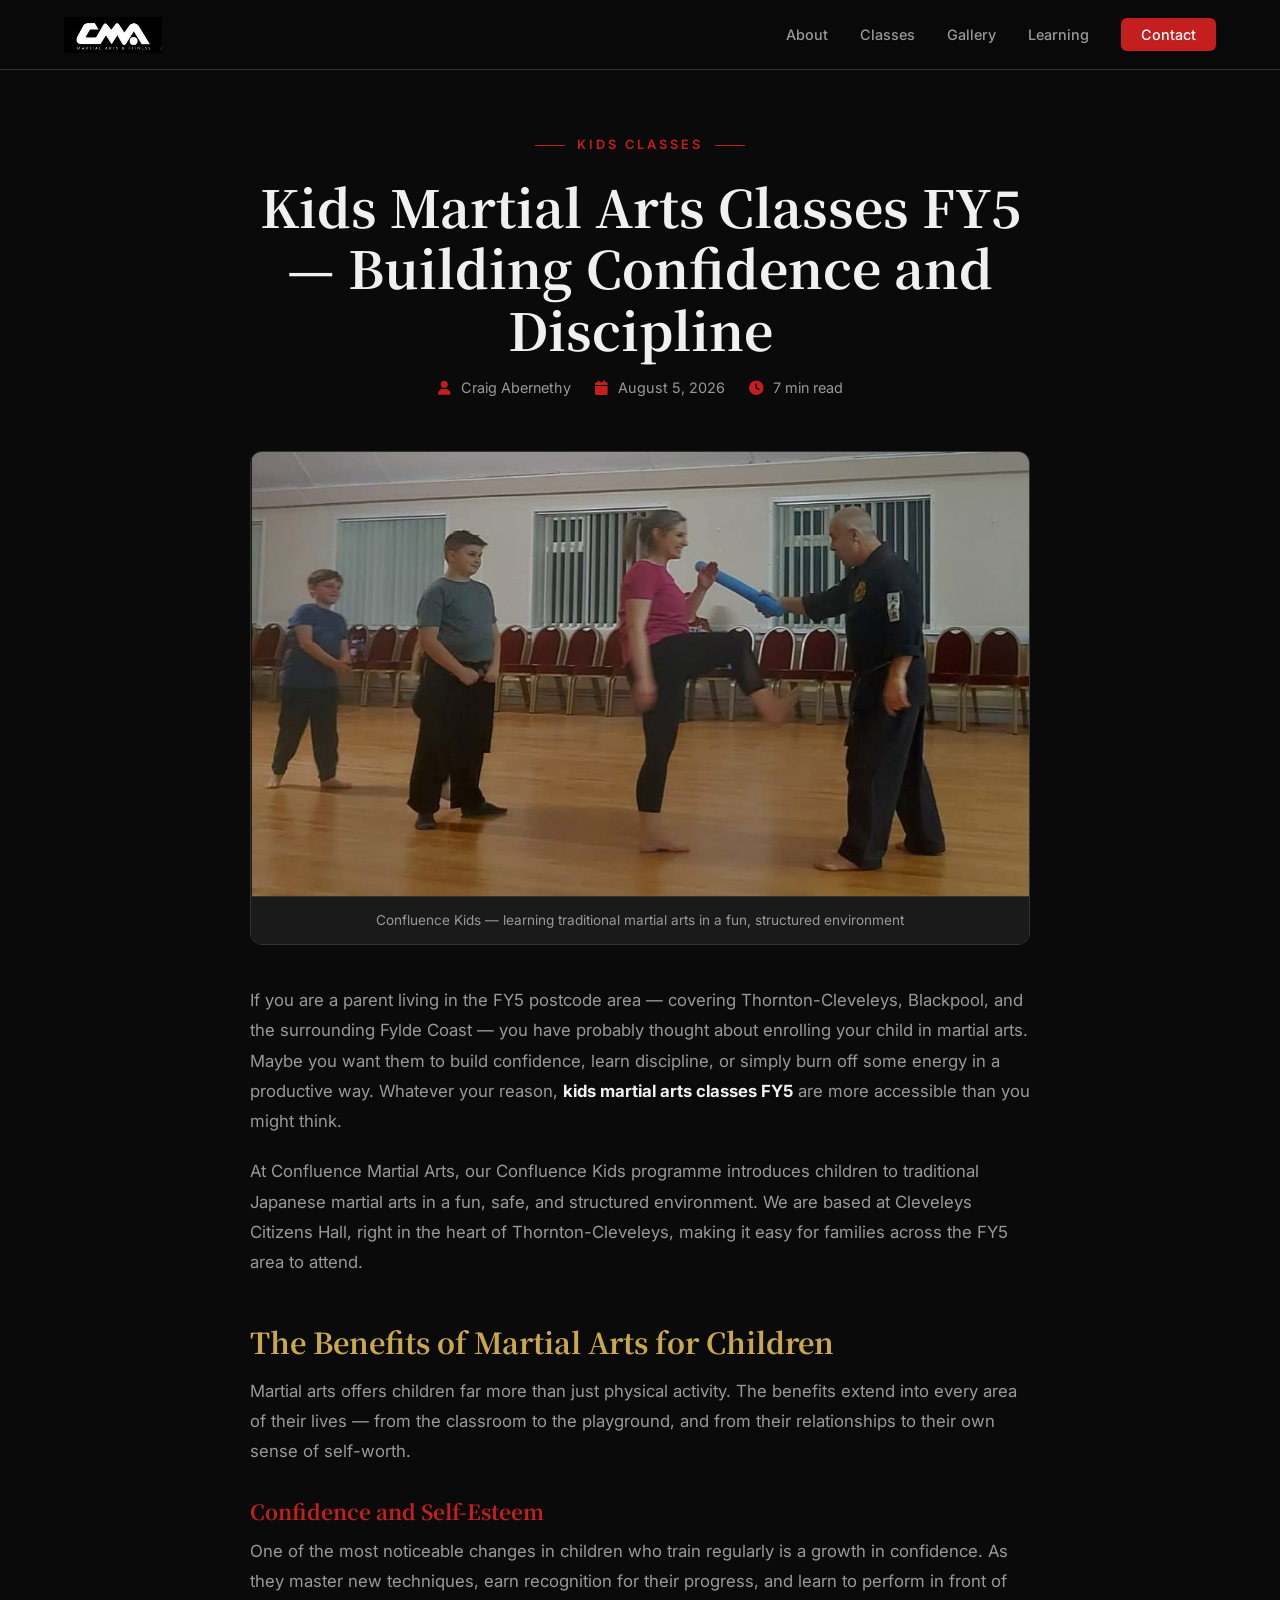
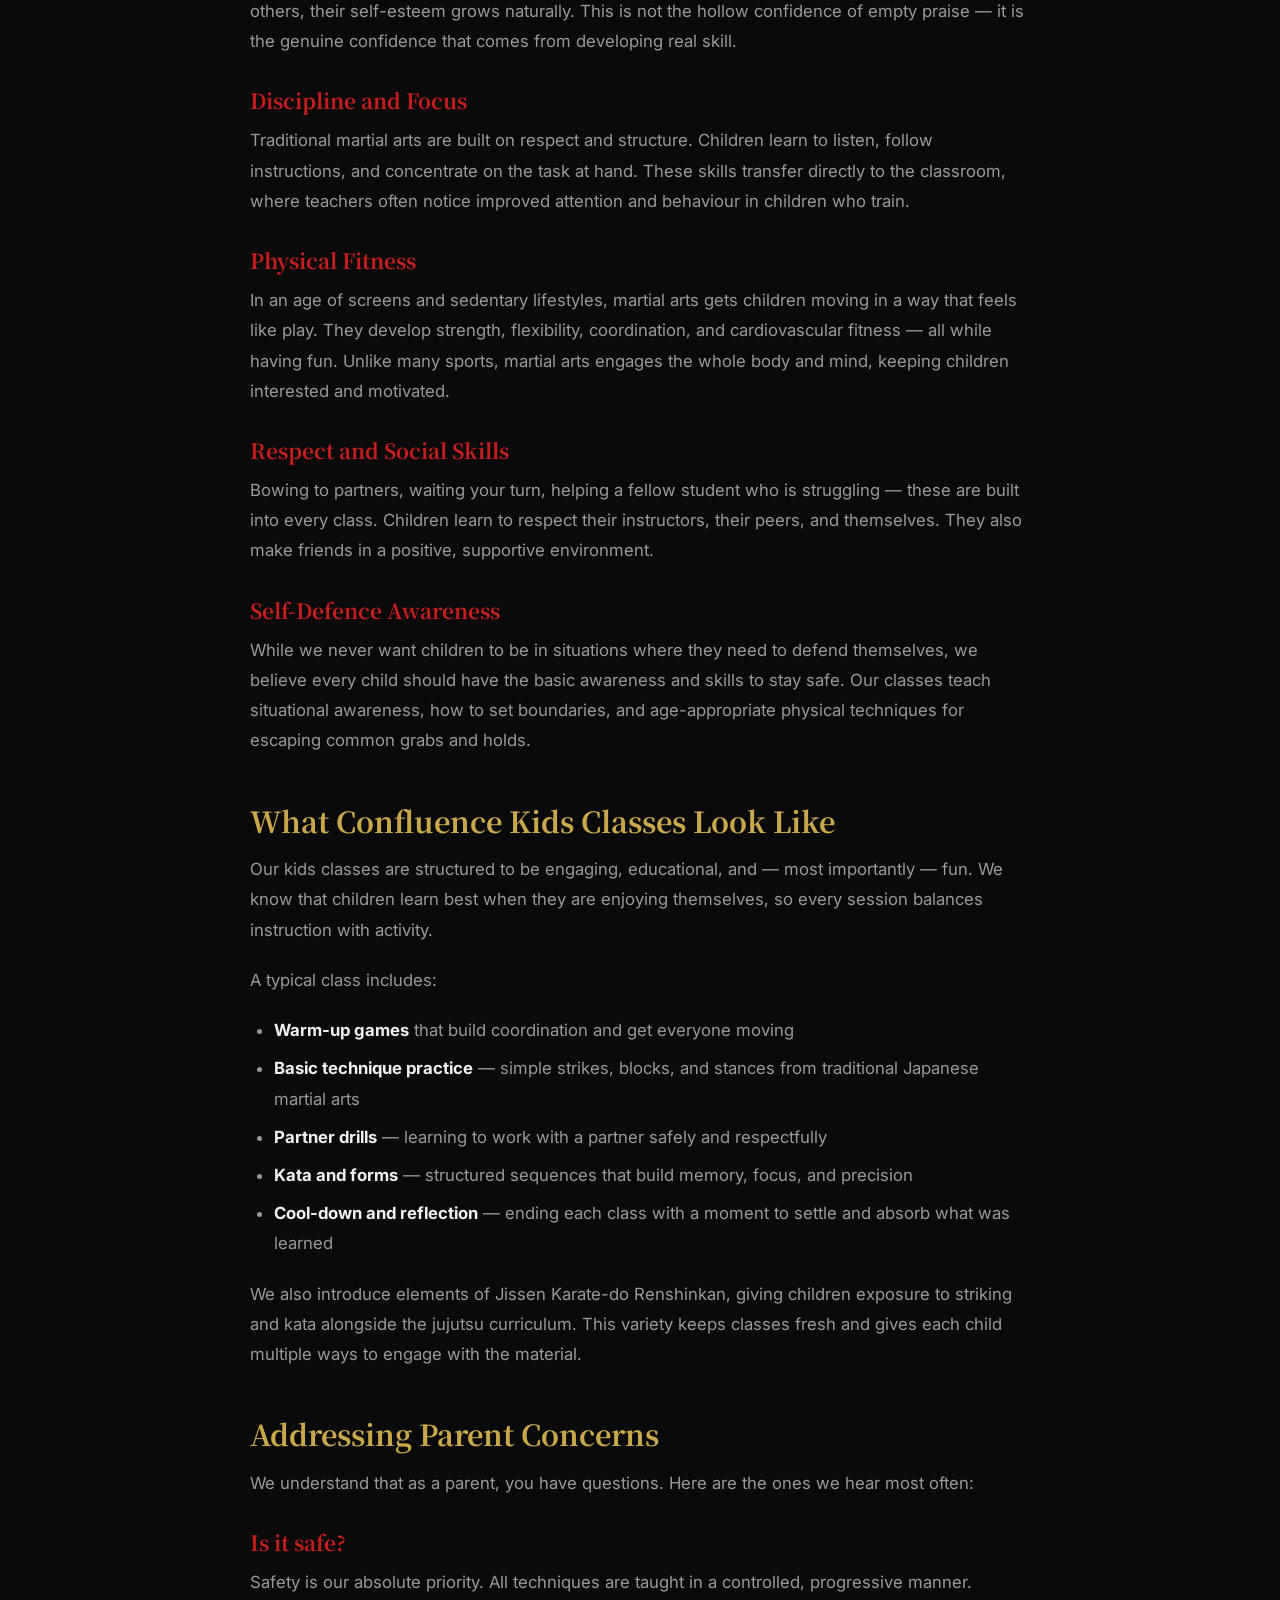
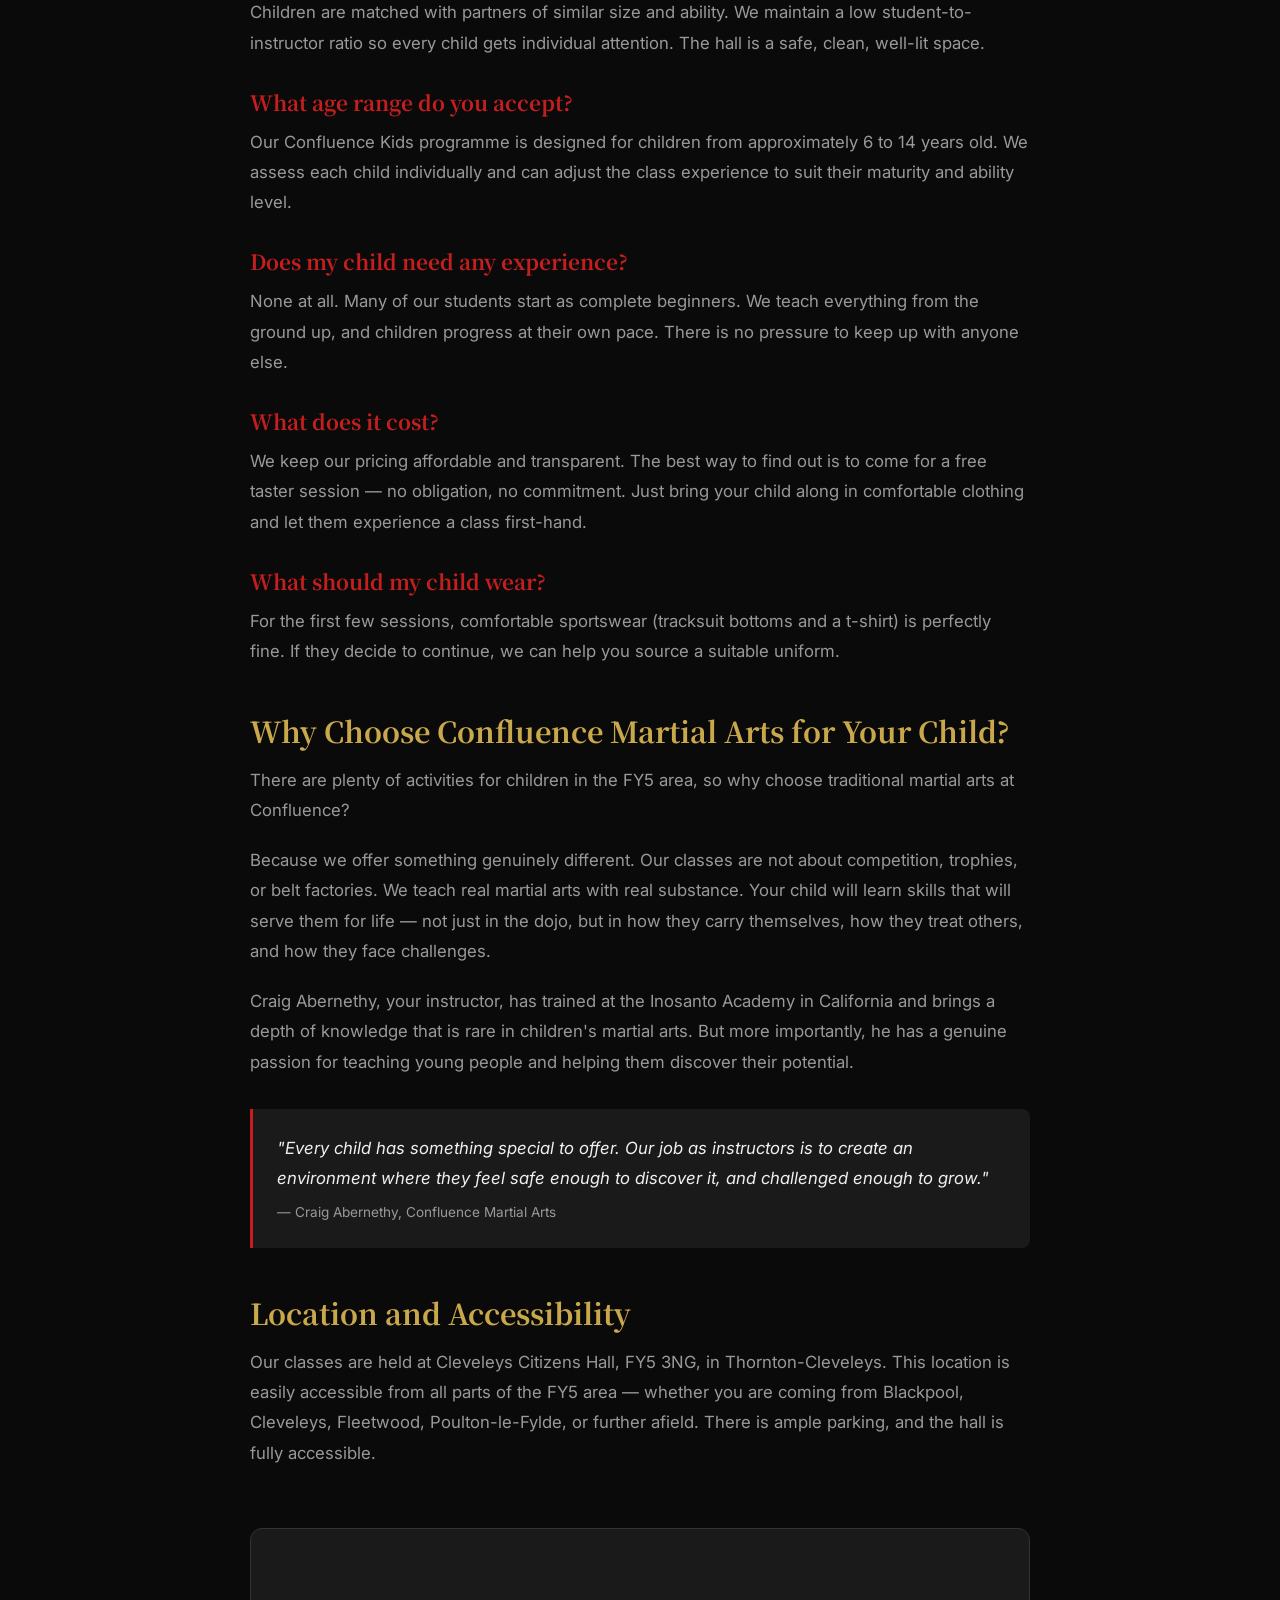
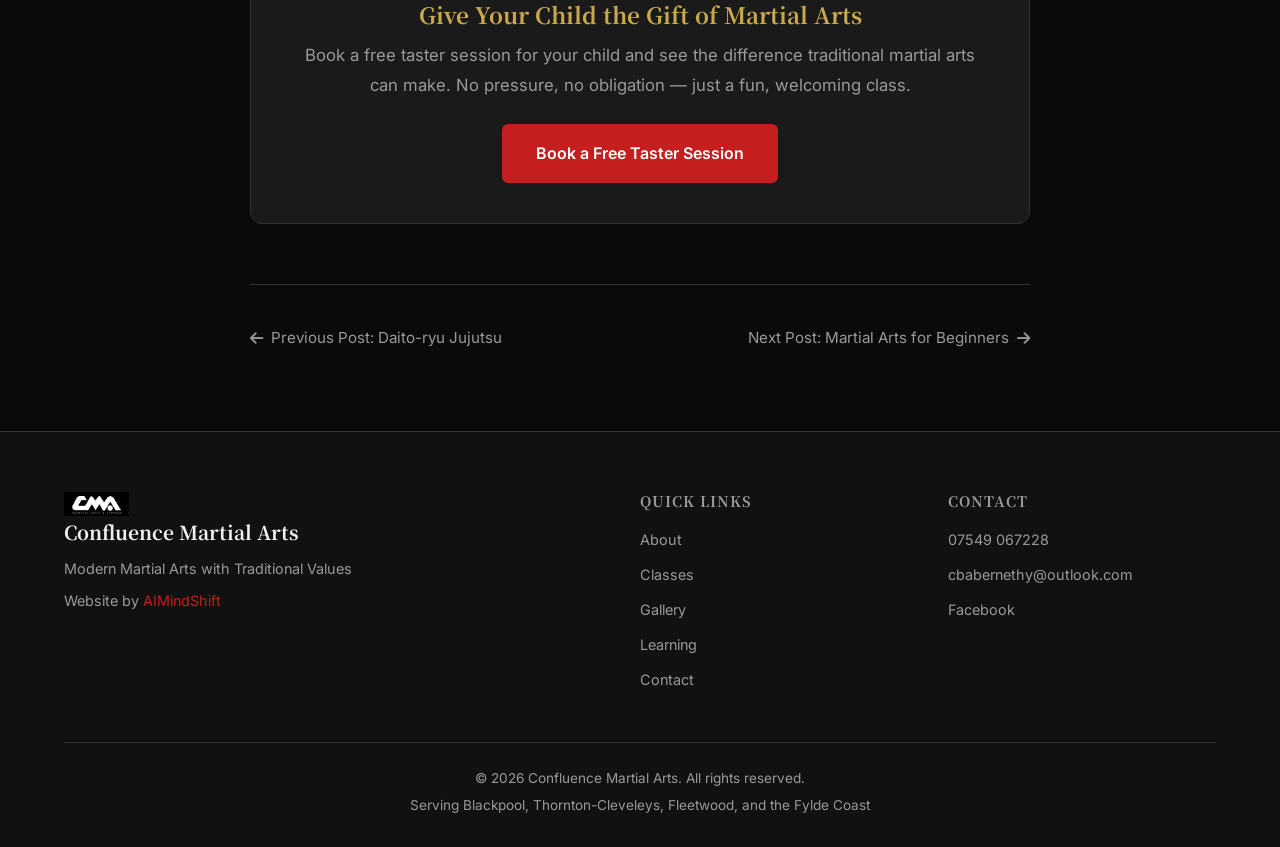
==== blog/kids-martial-arts-classes-fy5.html @ 83c2027d "Add FAQ accordion section, fix meta tags, add BreadcrumbList schema, create 5 SEO blog posts targeti" ====
<!DOCTYPE html>
<html lang="en">
<head>
    <meta charset="UTF-8">
    <meta name="viewport" content="width=device-width, initial-scale=1.0">
    <title>Kids Martial Arts Classes FY5 | Confluence Martial Arts in Thornton-Cleveleys</title>
    <meta name="description" content="Kids martial arts classes in FY5 — Blackpool and Thornton-Cleveleys. Build confidence, discipline, and fitness in a fun, safe environment. Free taster session available at Cleveleys Citizens Hall.">
    <meta name="keywords" content="kids martial arts FY5, martial arts for children Blackpool, kids martial arts classes Cleveleys, children's jujutsu Blackpool, family martial arts Fylde Coast">
    <meta name="geo.region" content="GB-LAN">
    <meta name="geo.placename" content="Thornton-Cleveleys">
    <meta name="geo.position" content="53.888;-3.010">
    <meta name="ICBM" content="53.888, -3.010">

    <!-- Open Graph -->
    <meta property="og:title" content="Kids Martial Arts Classes FY5 | Confluence Martial Arts">
    <meta property="og:description" content="Kids martial arts classes in FY5 — Blackpool and Thornton-Cleveleys. Build confidence, discipline, and fitness in a fun, safe environment. Free taster session available.">
    <meta property="og:type" content="article">
    <meta property="og:url" content="https://confluence-martial-arts.netlify.app/blog/kids-martial-arts-classes-fy5.html">
    <meta property="og:image" content="https://confluence-martial-arts.netlify.app/images/gallery-10.jpg">
    <meta property="og:locale" content="en_GB">

    <!-- Twitter Card -->
    <meta name="twitter:card" content="summary_large_image">
    <meta name="twitter:title" content="Kids Martial Arts Classes FY5 | Confluence Martial Arts">
    <meta name="twitter:description" content="Kids martial arts classes in FY5 — Blackpool and Thornton-Cleveleys. Build confidence, discipline, and fitness in a fun, safe environment. Free taster session available.">

    <!-- Article Schema -->
    <script type="application/ld+json">
    {
        "@context": "https://schema.org",
        "@type": "Article",
        "headline": "Kids Martial Arts Classes FY5 — Building Confidence and Discipline in Blackpool & Thornton-Cleveleys",
        "description": "Kids martial arts classes in FY5 — Blackpool and Thornton-Cleveleys. Build confidence, discipline, and fitness in a fun, safe environment. Free taster session available at Cleveleys Citizens Hall.",
        "author": {
            "@type": "Person",
            "name": "Craig Abernethy"
        },
        "publisher": {
            "@type": "Organization",
            "name": "Confluence Martial Arts",
            "logo": {
                "@type": "ImageObject",
                "url": "https://confluence-martial-arts.netlify.app/images/logo.jpg"
            }
        },
        "datePublished": "2026-08-05",
        "dateModified": "2026-08-05",
        "mainEntityOfPage": {
            "@type": "WebPage",
            "@id": "https://confluence-martial-arts.netlify.app/blog/kids-martial-arts-classes-fy5.html"
        },
        "image": "https://confluence-martial-arts.netlify.app/images/gallery-10.jpg"
    }
    </script>

    <!-- BreadcrumbList Schema -->
    <script type="application/ld+json">
    {
        "@context": "https://schema.org",
        "@type": "BreadcrumbList",
        "itemListElement": [
            {"@type": "ListItem", "position": 1, "name": "Home", "item": "https://confluence-martial-arts.netlify.app/"},
            {"@type": "ListItem", "position": 2, "name": "Blog", "item": "https://confluence-martial-arts.netlify.app/blog/"},
            {"@type": "ListItem", "position": 3, "name": "Kids Martial Arts Classes FY5", "item": "https://confluence-martial-arts.netlify.app/blog/kids-martial-arts-classes-fy5.html"}
        ]
    }
    </script>

    <!-- Fonts -->
    <link rel="preconnect" href="https://fonts.googleapis.com">
    <link rel="preconnect" href="https://fonts.gstatic.com" crossorigin>
    <link href="https://fonts.googleapis.com/css2?family=Inter:wght@400;500;600;700;800&family=Noto+Serif+JP:wght@400;600;700&display=swap" rel="stylesheet">
    <link rel="stylesheet" href="https://cdnjs.cloudflare.com/ajax/libs/font-awesome/6.5.1/css/all.min.css">
    <link rel="stylesheet" href="../style.css">

    <style>
        /* Blog-specific styles */
        .blog-post {
            padding-top: calc(var(--nav-height) + 60px);
            padding-bottom: 80px;
        }

        .blog-header {
            text-align: center;
            max-width: 800px;
            margin: 0 auto 50px;
        }

        .blog-header .section-tag {
            margin-bottom: 20px;
        }

        .blog-header h1 {
            font-size: clamp(2rem, 5vw, 3.2rem);
            margin-bottom: 16px;
            line-height: 1.2;
        }

        .blog-meta {
            display: flex;
            justify-content: center;
            gap: 24px;
            color: var(--color-text-muted);
            font-size: 0.9rem;
            flex-wrap: wrap;
        }

        .blog-meta i {
            color: var(--color-accent);
            margin-right: 6px;
        }

        .blog-content {
            max-width: 780px;
            margin: 0 auto;
        }

        .blog-content .featured-image {
            border-radius: 12px;
            overflow: hidden;
            margin-bottom: 40px;
            border: 1px solid var(--color-border);
        }

        .blog-content .featured-image img {
            width: 100%;
            height: auto;
            display: block;
        }

        .blog-content .image-caption {
            text-align: center;
            font-size: 0.85rem;
            color: var(--color-text-muted);
            padding: 12px;
            background: var(--color-bg-card);
            border-top: 1px solid var(--color-border);
        }

        .blog-content h2 {
            font-size: clamp(1.4rem, 3vw, 1.8rem);
            color: var(--color-gold);
            margin-top: 48px;
            margin-bottom: 16px;
        }

        .blog-content h3 {
            font-size: clamp(1.1rem, 2vw, 1.3rem);
            color: var(--color-accent);
            margin-top: 32px;
            margin-bottom: 12px;
        }

        .blog-content p {
            color: var(--color-text-muted);
            font-size: 1.05rem;
            line-height: 1.8;
            margin-bottom: 20px;
        }

        .blog-content ul, .blog-content ol {
            color: var(--color-text-muted);
            font-size: 1.05rem;
            line-height: 1.8;
            margin-bottom: 20px;
            padding-left: 24px;
        }

        .blog-content ul {
            list-style: disc;
        }

        .blog-content ol {
            list-style: decimal;
        }

        .blog-content li {
            margin-bottom: 8px;
        }

        .blog-content strong {
            color: var(--color-text);
        }

        .blog-content blockquote {
            background: var(--color-bg-card);
            border-left: 3px solid var(--color-accent);
            padding: 24px;
            border-radius: 0 8px 8px 0;
            margin: 32px 0;
        }

        .blog-content blockquote p {
            font-style: italic;
            margin-bottom: 0;
            color: var(--color-text);
        }

        .blog-content blockquote cite {
            display: block;
            margin-top: 8px;
            font-size: 0.85rem;
            color: var(--color-text-muted);
            font-style: normal;
        }

        .blog-cta {
            background: var(--color-bg-card);
            border: 1px solid var(--color-border);
            border-radius: 12px;
            padding: 40px;
            text-align: center;
            margin-top: 60px;
        }

        .blog-cta h3 {
            color: var(--color-gold);
            font-size: 1.4rem;
            margin-bottom: 12px;
        }

        .blog-cta p {
            color: var(--color-text-muted);
            margin-bottom: 24px;
            font-size: 1.05rem;
        }

        .blog-cta .btn {
            margin: 0 auto;
        }

        .blog-nav {
            display: flex;
            justify-content: space-between;
            margin-top: 60px;
            padding-top: 40px;
            border-top: 1px solid var(--color-border);
        }

        .blog-nav a {
            display: inline-flex;
            align-items: center;
            gap: 8px;
            color: var(--color-text-muted);
            font-size: 0.95rem;
        }

        .blog-nav a:hover {
            color: var(--color-accent);
        }

        @media (max-width: 768px) {
            .blog-post {
                padding-top: calc(var(--nav-height) + 30px);
            }
            .blog-meta {
                flex-direction: column;
                align-items: center;
                gap: 8px;
            }
            .blog-cta {
                padding: 24px;
            }
        }
    </style>
</head>
<body>
    <!-- Navigation -->
    <nav class="navbar" id="navbar">
        <div class="container nav-container">
            <a href="../index.html" class="nav-logo">
                <img src="../images/logo.jpg" alt="Confluence Martial Arts logo — Daito-ryu jujutsu and Takeuchi Renshinkan in Blackpool" class="nav-logo-img">
            </a>
            <button type="button" class="nav-toggle" id="navToggle" aria-label="Toggle navigation">
                <span></span><span></span><span></span>
            </button>
            <ul class="nav-menu" id="navMenu">
                <li><a href="../index.html#about" class="nav-link">About</a></li>
                <li><a href="../index.html#classes" class="nav-link">Classes</a></li>
                <li><a href="../index.html#gallery" class="nav-link">Gallery</a></li>
                <li><a href="../index.html#learning" class="nav-link">Learning</a></li>
                <li><a href="../index.html#contact" class="nav-link nav-cta">Contact</a></li>
            </ul>
        </div>
    </nav>

    <!-- Blog Post -->
    <section class="blog-post">
        <div class="container">
            <div class="blog-header">
                <span class="section-tag">Kids Classes</span>
                <h1>Kids Martial Arts Classes FY5 — Building Confidence and Discipline</h1>
                <div class="blog-meta">
                    <span><i class="fas fa-user"></i> Craig Abernethy</span>
                    <span><i class="fas fa-calendar"></i> August 5, 2026</span>
                    <span><i class="fas fa-clock"></i> 7 min read</span>
                </div>
            </div>

            <div class="blog-content">
                <div class="featured-image">
                    <img src="../images/gallery-10.jpg" alt="Confluence Kids martial arts class at Confluence Martial Arts in Thornton-Cleveleys">
                    <div class="image-caption">Confluence Kids — learning traditional martial arts in a fun, structured environment</div>
                </div>

                <p>If you are a parent living in the FY5 postcode area — covering Thornton-Cleveleys, Blackpool, and the surrounding Fylde Coast — you have probably thought about enrolling your child in martial arts. Maybe you want them to build confidence, learn discipline, or simply burn off some energy in a productive way. Whatever your reason, <strong>kids martial arts classes FY5</strong> are more accessible than you might think.</p>

                <p>At Confluence Martial Arts, our Confluence Kids programme introduces children to traditional Japanese martial arts in a fun, safe, and structured environment. We are based at Cleveleys Citizens Hall, right in the heart of Thornton-Cleveleys, making it easy for families across the FY5 area to attend.</p>

                <h2>The Benefits of Martial Arts for Children</h2>

                <p>Martial arts offers children far more than just physical activity. The benefits extend into every area of their lives — from the classroom to the playground, and from their relationships to their own sense of self-worth.</p>

                <h3>Confidence and Self-Esteem</h3>
                <p>One of the most noticeable changes in children who train regularly is a growth in confidence. As they master new techniques, earn recognition for their progress, and learn to perform in front of others, their self-esteem grows naturally. This is not the hollow confidence of empty praise — it is the genuine confidence that comes from developing real skill.</p>

                <h3>Discipline and Focus</h3>
                <p>Traditional martial arts are built on respect and structure. Children learn to listen, follow instructions, and concentrate on the task at hand. These skills transfer directly to the classroom, where teachers often notice improved attention and behaviour in children who train.</p>

                <h3>Physical Fitness</h3>
                <p>In an age of screens and sedentary lifestyles, martial arts gets children moving in a way that feels like play. They develop strength, flexibility, coordination, and cardiovascular fitness — all while having fun. Unlike many sports, martial arts engages the whole body and mind, keeping children interested and motivated.</p>

                <h3>Respect and Social Skills</h3>
                <p>Bowing to partners, waiting your turn, helping a fellow student who is struggling — these are built into every class. Children learn to respect their instructors, their peers, and themselves. They also make friends in a positive, supportive environment.</p>

                <h3>Self-Defence Awareness</h3>
                <p>While we never want children to be in situations where they need to defend themselves, we believe every child should have the basic awareness and skills to stay safe. Our classes teach situational awareness, how to set boundaries, and age-appropriate physical techniques for escaping common grabs and holds.</p>

                <h2>What Confluence Kids Classes Look Like</h2>

                <p>Our kids classes are structured to be engaging, educational, and — most importantly — fun. We know that children learn best when they are enjoying themselves, so every session balances instruction with activity.</p>

                <p>A typical class includes:</p>

                <ul>
                    <li><strong>Warm-up games</strong> that build coordination and get everyone moving</li>
                    <li><strong>Basic technique practice</strong> — simple strikes, blocks, and stances from traditional Japanese martial arts</li>
                    <li><strong>Partner drills</strong> — learning to work with a partner safely and respectfully</li>
                    <li><strong>Kata and forms</strong> — structured sequences that build memory, focus, and precision</li>
                    <li><strong>Cool-down and reflection</strong> — ending each class with a moment to settle and absorb what was learned</li>
                </ul>

                <p>We also introduce elements of Jissen Karate-do Renshinkan, giving children exposure to striking and kata alongside the jujutsu curriculum. This variety keeps classes fresh and gives each child multiple ways to engage with the material.</p>

                <h2>Addressing Parent Concerns</h2>

                <p>We understand that as a parent, you have questions. Here are the ones we hear most often:</p>

                <h3>Is it safe?</h3>
                <p>Safety is our absolute priority. All techniques are taught in a controlled, progressive manner. Children are matched with partners of similar size and ability. We maintain a low student-to-instructor ratio so every child gets individual attention. The hall is a safe, clean, well-lit space.</p>

                <h3>What age range do you accept?</h3>
                <p>Our Confluence Kids programme is designed for children from approximately 6 to 14 years old. We assess each child individually and can adjust the class experience to suit their maturity and ability level.</p>

                <h3>Does my child need any experience?</h3>
                <p>None at all. Many of our students start as complete beginners. We teach everything from the ground up, and children progress at their own pace. There is no pressure to keep up with anyone else.</p>

                <h3>What does it cost?</h3>
                <p>We keep our pricing affordable and transparent. The best way to find out is to come for a free taster session — no obligation, no commitment. Just bring your child along in comfortable clothing and let them experience a class first-hand.</p>

                <h3>What should my child wear?</h3>
                <p>For the first few sessions, comfortable sportswear (tracksuit bottoms and a t-shirt) is perfectly fine. If they decide to continue, we can help you source a suitable uniform.</p>

                <h2>Why Choose Confluence Martial Arts for Your Child?</h2>

                <p>There are plenty of activities for children in the FY5 area, so why choose traditional martial arts at Confluence?</p>

                <p>Because we offer something genuinely different. Our classes are not about competition, trophies, or belt factories. We teach real martial arts with real substance. Your child will learn skills that will serve them for life — not just in the dojo, but in how they carry themselves, how they treat others, and how they face challenges.</p>

                <p>Craig Abernethy, your instructor, has trained at the Inosanto Academy in California and brings a depth of knowledge that is rare in children's martial arts. But more importantly, he has a genuine passion for teaching young people and helping them discover their potential.</p>

                <blockquote>
                    <p>"Every child has something special to offer. Our job as instructors is to create an environment where they feel safe enough to discover it, and challenged enough to grow."</p>
                    <cite>— Craig Abernethy, Confluence Martial Arts</cite>
                </blockquote>

                <h2>Location and Accessibility</h2>

                <p>Our classes are held at Cleveleys Citizens Hall, FY5 3NG, in Thornton-Cleveleys. This location is easily accessible from all parts of the FY5 area — whether you are coming from Blackpool, Cleveleys, Fleetwood, Poulton-le-Fylde, or further afield. There is ample parking, and the hall is fully accessible.</p>

                <!-- CTA -->
                <div class="blog-cta">
                    <h3>Give Your Child the Gift of Martial Arts</h3>
                    <p>Book a free taster session for your child and see the difference traditional martial arts can make. No pressure, no obligation — just a fun, welcoming class.</p>
                    <a href="../index.html#contact" class="btn btn-primary">Book a Free Taster Session</a>
                </div>

                <!-- Blog Navigation -->
                <div class="blog-nav">
                    <a href="why-choose-daito-ryu-jujutsu-blackpool.html"><i class="fas fa-arrow-left"></i> Previous Post: Daito-ryu Jujutsu</a>
                    <a href="martial-arts-for-beginners-blackpool.html">Next Post: Martial Arts for Beginners <i class="fas fa-arrow-right"></i></a>
                </div>
            </div>
        </div>
    </section>

    <!-- Footer -->
    <footer class="footer">
        <div class="container">
            <div class="footer-content">
                <div class="footer-brand">
                    <span class="footer-logo"><img src="../images/logo.jpg" alt="Confluence Martial Arts — jujutsu classes in Blackpool and Thornton-Cleveleys" class="footer-logo-img"> Confluence Martial Arts</span>
                    <p>Modern Martial Arts with Traditional Values</p>
                    <p class="footer-attribution">Website by <a href="https://aimindshift.consulting" target="_blank" rel="noopener">AIMindShift</a></p>
                </div>
                <div class="footer-links">
                    <h4>Quick Links</h4>
                    <ul>
                        <li><a href="../index.html#about">About</a></li>
                        <li><a href="../index.html#classes">Classes</a></li>
                        <li><a href="../index.html#gallery">Gallery</a></li>
                        <li><a href="../index.html#learning">Learning</a></li>
                        <li><a href="../index.html#contact">Contact</a></li>
                    </ul>
                </div>
                <div class="footer-links">
                    <h4>Contact</h4>
                    <ul>
                        <li><a href="tel:07549067228">07549 067228</a></li>
                        <li><a href="mailto:cbabernethy@outlook.com">cbabernethy@outlook.com</a></li>
                        <li><a href="https://www.facebook.com/confluencema" target="_blank">Facebook</a></li>
                    </ul>
                </div>
            </div>
            <div class="footer-bottom">
                <p>&copy; 2026 Confluence Martial Arts. All rights reserved.</p>
                <p class="footer-location">Serving Blackpool, Thornton-Cleveleys, Fleetwood, and the Fylde Coast</p>
            </div>
        </div>
    </footer>

    <script src="../script.js"></script>
</body>
</html>
---- style.css ----
/* ============================================
   Confluence Martial Arts — Main Stylesheet
   ============================================ */

/* --- CSS Variables --- */
:root {
    --color-bg: #0a0a0a;
    --color-bg-alt: #111111;
    --color-bg-card: #1a1a1a;
    --color-surface: #222222;
    --color-text: #f0f0f0;
    --color-text-muted: #999999;
    --color-accent: #c41e1e;
    --color-accent-hover: #a01818;
    --color-accent-light: rgba(196, 30, 30, 0.15);
    --color-gold: #c9a84c;
    --color-border: #333333;
    --font-primary: 'Inter', -apple-system, BlinkMacSystemFont, sans-serif;
    --font-display: 'Noto Serif JP', 'Inter', serif;
    --max-width: 1200px;
    --nav-height: 70px;
    --transition: 0.3s ease;
}

/* --- Reset & Base --- */
*, *::before, *::after {
    margin: 0;
    padding: 0;
    box-sizing: border-box;
}

html {
    scroll-behavior: smooth;
    scroll-padding-top: var(--nav-height);
}

body {
    font-family: var(--font-primary);
    background: var(--color-bg);
    color: var(--color-text);
    line-height: 1.7;
    -webkit-font-smoothing: antialiased;
    overflow-x: hidden;
}

img {
    max-width: 100%;
    height: auto;
    display: block;
}

a {
    color: var(--color-accent);
    text-decoration: none;
    transition: color var(--transition);
}

a:hover {
    color: var(--color-accent-hover);
}

ul {
    list-style: none;
}

.container {
    width: 100%;
    max-width: var(--max-width);
    margin: 0 auto;
    padding: 0 24px;
}

/* --- Typography --- */
h1, h2, h3, h4 {
    font-family: var(--font-display);
    line-height: 1.2;
    font-weight: 700;
}

h1 { font-size: clamp(2.5rem, 6vw, 4.5rem); }
h2 { font-size: clamp(1.8rem, 4vw, 2.8rem); }
h3 { font-size: clamp(1.2rem, 2.5vw, 1.5rem); }

/* --- Buttons --- */
.btn {
    display: inline-flex;
    align-items: center;
    gap: 8px;
    padding: 14px 32px;
    border-radius: 6px;
    font-family: var(--font-primary);
    font-size: 1rem;
    font-weight: 600;
    cursor: pointer;
    transition: all var(--transition);
    border: 2px solid transparent;
    text-decoration: none;
}

.btn-primary {
    background: var(--color-accent);
    color: #fff;
    border-color: var(--color-accent);
}

.btn-primary:hover {
    background: var(--color-accent-hover);
    border-color: var(--color-accent-hover);
    color: #fff;
    transform: translateY(-2px);
    box-shadow: 0 8px 25px rgba(196, 30, 30, 0.3);
}

.btn-outline {
    background: transparent;
    color: var(--color-text);
    border-color: var(--color-border);
}

.btn-outline:hover {
    border-color: var(--color-accent);
    color: var(--color-accent);
    transform: translateY(-2px);
}

.btn-small {
    padding: 10px 20px;
    font-size: 0.875rem;
}

.btn-full {
    width: 100%;
    justify-content: center;
}

/* --- Section Styles --- */
.section {
    padding: 100px 0;
}

.section-dark {
    background: var(--color-bg-alt);
}

.section-header {
    text-align: center;
    max-width: 700px;
    margin: 0 auto 60px;
}

.section-tag {
    display: inline-block;
    font-size: 0.8rem;
    font-weight: 600;
    text-transform: uppercase;
    letter-spacing: 3px;
    color: var(--color-accent);
    margin-bottom: 16px;
    position: relative;
}

.section-tag::before,
.section-tag::after {
    content: '';
    display: inline-block;
    width: 30px;
    height: 1px;
    background: var(--color-accent);
    vertical-align: middle;
    margin: 0 12px;
}

.section-header h2 {
    margin-bottom: 16px;
}

.section-desc {
    color: var(--color-text-muted);
    font-size: 1.1rem;
}

/* ============================================
   NAVIGATION
   ============================================ */
.navbar {
    position: fixed;
    top: 0;
    left: 0;
    right: 0;
    height: var(--nav-height);
    background: rgba(10, 10, 10, 0.95);
    backdrop-filter: blur(10px);
    -webkit-backdrop-filter: blur(10px);
    border-bottom: 1px solid var(--color-border);
    z-index: 1000;
    transition: all var(--transition);
}

.navbar.scrolled {
    background: rgba(10, 10, 10, 0.98);
    box-shadow: 0 2px 20px rgba(0, 0, 0, 0.5);
}

.nav-container {
    display: flex;
    align-items: center;
    justify-content: space-between;
    height: 100%;
}

.nav-logo {
    display: flex;
    align-items: center;
    gap: 10px;
    text-decoration: none;
    color: var(--color-text);
}

.nav-logo-icon {
    font-size: 1.5rem;
    color: var(--color-accent);
}

.nav-logo-img {
    height: 36px;
    width: auto;
    display: block;
}

.nav-logo-text {
    font-family: var(--font-display);
    font-size: 1.3rem;
    font-weight: 700;
}

.nav-menu {
    display: flex;
    align-items: center;
    gap: 32px;
}

.nav-link {
    color: var(--color-text-muted);
    font-size: 0.9rem;
    font-weight: 500;
    transition: color var(--transition);
    position: relative;
}

.nav-link::after {
    content: '';
    position: absolute;
    bottom: -4px;
    left: 0;
    width: 0;
    height: 2px;
    background: var(--color-accent);
    transition: width var(--transition);
}

.nav-link:hover {
    color: var(--color-text);
}

.nav-link:hover::after {
    width: 100%;
}

.nav-cta {
    background: var(--color-accent);
    color: #fff !important;
    padding: 8px 20px;
    border-radius: 6px;
}

.nav-cta::after {
    display: none;
}

.nav-cta:hover {
    background: var(--color-accent-hover) !important;
}

/* Hamburger */
.nav-toggle {
    display: none;
    flex-direction: column;
    gap: 5px;
    background: none;
    border: none;
    cursor: pointer;
    padding: 4px;
    position: relative;
    z-index: 1001;
    touch-action: manipulation;
    -webkit-tap-highlight-color: transparent;
}

.nav-toggle span {
    display: block;
    width: 24px;
    height: 2px;
    background: var(--color-text);
    transition: all var(--transition);
    border-radius: 2px;
}

.nav-toggle.active span:nth-child(1) {
    transform: rotate(45deg) translate(5px, 5px);
}

.nav-toggle.active span:nth-child(2) {
    opacity: 0;
}

.nav-toggle.active span:nth-child(3) {
    transform: rotate(-45deg) translate(5px, -5px);
}

/* ============================================
   HERO
   ============================================ */
.hero {
    position: relative;
    min-height: 100vh;
    display: flex;
    align-items: center;
    background: var(--color-bg);
    overflow: hidden;
}

.hero::before {
    content: '';
    position: absolute;
    inset: 0;
    background: 
        radial-gradient(ellipse at 20% 50%, rgba(196, 30, 30, 0.08) 0%, transparent 50%),
        radial-gradient(ellipse at 80% 20%, rgba(201, 168, 76, 0.05) 0%, transparent 50%),
        radial-gradient(ellipse at 50% 80%, rgba(196, 30, 30, 0.05) 0%, transparent 50%);
    z-index: 1;
}

.hero-video {
    position: absolute;
    top: 0;
    left: 0;
    width: 100%;
    height: 100%;
    object-fit: cover;
    z-index: 0;
}

.hero-overlay {
    position: absolute;
    inset: 0;
    background: 
        radial-gradient(ellipse at 20% 30%, rgba(196, 30, 30, 0.45) 0%, transparent 50%),
        radial-gradient(ellipse at 80% 70%, rgba(201, 168, 76, 0.35) 0%, transparent 50%),
        radial-gradient(ellipse at 50% 0%, rgba(196, 30, 30, 0.40) 0%, transparent 40%);
    z-index: 1;
}

.hero-content {
    position: relative;
    z-index: 2;
    text-align: center;
    padding: 120px 0 60px;
}

.hero-subtitle {
    font-family: var(--font-display);
    font-size: clamp(1.1rem, 2.5vw, 1.5rem);
    color: var(--color-accent);
    font-weight: 600;
    margin-bottom: 12px;
    text-shadow: 0 2px 8px rgba(0, 0, 0, 0.7);
}

.hero-text-bar {
    display: block;
    width: fit-content;
    padding: 8px 24px;
    background: rgba(0, 0, 0, 0.55);
    border-radius: 8px;
    backdrop-filter: blur(4px);
    -webkit-backdrop-filter: blur(4px);
    overflow: visible;
    max-width: 100%;
    box-sizing: border-box;
    margin: 0 auto;
}

.hero-badge {
    display: inline-block;
    font-size: 0.8rem;
    font-weight: 600;
    text-transform: uppercase;
    letter-spacing: 3px;
    color: var(--color-gold);
    margin-bottom: 24px;
    padding: 8px 20px;
    border: 1px solid rgba(201, 168, 76, 0.3);
    border-radius: 50px;
    text-shadow: 0 2px 8px rgba(0, 0, 0, 0.7);
}

.hero-title {
    font-size: clamp(3rem, 8vw, 6rem);
    font-weight: 800;
    line-height: 1.1;
    margin-bottom: 20px;
    letter-spacing: -2px;
}

.hero-desc {
    font-size: 1.1rem;
    color: #e0e0e0;
    max-width: 500px;
    margin: 0 auto 40px;
    text-shadow: 0 2px 8px rgba(0, 0, 0, 0.7);
}

.hero-actions {
    display: flex;
    gap: 16px;
    justify-content: center;
    flex-wrap: wrap;
    margin-bottom: 60px;
}

.hero-stats {
    display: flex;
    justify-content: center;
    gap: 60px;
}

.stat {
    display: flex;
    flex-direction: column;
    align-items: center;
}

.stat-number {
    font-family: var(--font-display);
    font-size: 1.8rem;
    font-weight: 700;
    color: var(--color-gold);
    text-shadow: 0 2px 8px rgba(0, 0, 0, 0.7);
}

.stat-label {
    font-size: 0.85rem;
    color: var(--color-text-muted);
    text-transform: uppercase;
    letter-spacing: 1px;
    text-shadow: 0 2px 8px rgba(0, 0, 0, 0.7);
}

/* Location bar — local SEO signal under the hero stats */
.hero-locations {
    display: inline-flex;
    align-items: center;
    justify-content: center;
    flex-wrap: wrap;
    gap: 8px 20px;
    margin-top: 36px;
    padding: 12px 28px;
    background: rgba(0, 0, 0, 0.55);
    border: 1px solid rgba(201, 168, 76, 0.3);
    border-radius: 50px;
    backdrop-filter: blur(4px);
    -webkit-backdrop-filter: blur(4px);
    max-width: 100%;
}

.hero-locations-label {
    display: inline-flex;
    align-items: center;
    gap: 8px;
    font-size: 0.75rem;
    font-weight: 600;
    text-transform: uppercase;
    letter-spacing: 2px;
    color: var(--color-gold);
    white-space: nowrap;
}

.hero-locations-label i {
    font-size: 0.8rem;
}

.hero-locations-list {
    display: flex;
    flex-wrap: wrap;
    justify-content: center;
    align-items: center;
    gap: 6px 16px;
}

.hero-locations-list li {
    position: relative;
    font-size: 0.85rem;
    color: var(--color-text-muted);
    white-space: nowrap;
}

.hero-locations-list li:not(:last-child)::after {
    content: '·';
    position: absolute;
    right: -10px;
    color: var(--color-accent);
}

.scroll-indicator {
    position: absolute;
    bottom: 30px;
    left: 50%;
    transform: translateX(-50%);
    display: flex;
    flex-direction: column;
    align-items: center;
    gap: 8px;
    color: var(--color-text-muted);
    font-size: 0.75rem;
    text-transform: uppercase;
    letter-spacing: 2px;
    animation: bounce 2s infinite;
    z-index: 2;
}

@keyframes bounce {
    0%, 100% { transform: translateX(-50%) translateY(0); }
    50% { transform: translateX(-50%) translateY(8px); }
}

/* ============================================
   ABOUT
   ============================================ */
.about-grid {
    display: grid;
    grid-template-columns: 1fr 1fr;
    gap: 60px;
    align-items: start;
}

.about-content h3 {
    color: var(--color-accent);
    margin-bottom: 12px;
    margin-top: 32px;
}

.about-content h3:first-child {
    margin-top: 0;
}

.about-content p {
    color: var(--color-text-muted);
    margin-bottom: 16px;
    font-size: 1.05rem;
}

.about-quote {
    background: var(--color-bg-card);
    border-left: 3px solid var(--color-accent);
    padding: 24px;
    border-radius: 0 8px 8px 0;
    margin-top: 32px;
}

.about-quote i {
    color: var(--color-accent);
    font-size: 1.2rem;
    margin-bottom: 8px;
    display: block;
}

.about-quote p {
    font-style: italic;
    font-size: 0.95rem;
    margin-bottom: 8px;
}

.about-quote span {
    font-size: 0.85rem;
    color: var(--color-text-muted);
}

.about-image {
    border-radius: 12px;
    overflow: hidden;
    position: sticky;
    top: calc(var(--nav-height) + 40px);
}

.about-image img {
    width: 100%;
    height: auto;
    border-radius: 12px;
    transition: transform 0.5s ease;
}

.about-image:hover img {
    transform: scale(1.03);
}

.instructor-image {
    margin: 32px 0;
    border-radius: 12px;
    overflow: hidden;
    border: 2px solid var(--color-accent);
    box-shadow: 0 8px 30px rgba(196, 30, 30, 0.2);
}

.instructor-image img {
    width: 100%;
    height: auto;
    display: block;
}

/* ============================================
   CLASSES
   ============================================ */
.classes-grid {
    display: grid;
    grid-template-columns: repeat(3, 1fr);
    gap: 30px;
    margin-bottom: 60px;
}

.class-card {
    background: var(--color-bg-card);
    border: 1px solid var(--color-border);
    border-radius: 12px;
    padding: 40px 30px;
    transition: all var(--transition);
}

.class-card:hover {
    border-color: var(--color-accent);
    transform: translateY(-4px);
    box-shadow: 0 20px 40px rgba(0, 0, 0, 0.3);
}

.class-icon {
    width: 60px;
    height: 60px;
    background: var(--color-accent-light);
    border-radius: 12px;
    display: flex;
    align-items: center;
    justify-content: center;
    margin-bottom: 20px;
}

.class-icon i {
    font-size: 1.5rem;
    color: var(--color-accent);
}

.class-card h3 {
    margin-bottom: 12px;
}

.class-card > p {
    color: var(--color-text-muted);
    font-size: 0.95rem;
    margin-bottom: 20px;
}

.class-features {
    display: flex;
    flex-direction: column;
    gap: 8px;
}

.class-features li {
    font-size: 0.9rem;
    color: var(--color-text-muted);
    display: flex;
    align-items: center;
    gap: 8px;
}

.class-features i {
    color: var(--color-accent);
    font-size: 0.8rem;
}

.classes-cta {
    text-align: center;
    padding: 40px;
    background: var(--color-bg-card);
    border: 1px solid var(--color-border);
    border-radius: 12px;
}

.classes-cta p {
    font-size: 1.2rem;
    margin-bottom: 20px;
    color: var(--color-text-muted);
}

/* ============================================
   GALLERY
   ============================================ */
.gallery-grid {
    display: grid;
    grid-template-columns: 1fr 1fr;
    gap: 20px;
}

.gallery-item {
    border-radius: 8px;
    overflow: hidden;
    cursor: pointer;
    position: relative;
}

.gallery-item img {
    width: 100%;
    height: auto;
    object-fit: contain;
    transition: transform 0.5s ease;
}

.gallery-item:hover img {
    transform: scale(1.08);
}

.gallery-item::after {
    content: '';
    position: absolute;
    inset: 0;
    background: rgba(0, 0, 0, 0);
    transition: background var(--transition);
}

.gallery-item:hover::after {
    background: rgba(0, 0, 0, 0.2);
}

/* Lightbox */
.lightbox {
    display: none;
    position: fixed;
    inset: 0;
    background: rgba(0, 0, 0, 0.95);
    z-index: 2000;
    align-items: center;
    justify-content: center;
    padding: 40px;
}

.lightbox.active {
    display: flex;
}

.lightbox-img {
    max-width: 90vw;
    max-height: 85vh;
    object-fit: contain;
    border-radius: 4px;
}

.lightbox-close {
    position: absolute;
    top: 20px;
    right: 30px;
    background: none;
    border: none;
    color: #fff;
    font-size: 2.5rem;
    cursor: pointer;
    z-index: 2001;
    opacity: 0.7;
    transition: opacity var(--transition);
}

.lightbox-close:hover {
    opacity: 1;
}

.lightbox-nav {
    position: absolute;
    top: 50%;
    transform: translateY(-50%);
    background: none;
    border: none;
    color: #fff;
    font-size: 2rem;
    cursor: pointer;
    padding: 20px;
    opacity: 0.5;
    transition: opacity var(--transition);
}

.lightbox-nav:hover {
    opacity: 1;
}

.lightbox-prev { left: 20px; }
.lightbox-next { right: 20px; }

/* ============================================
   LEARNING
   ============================================ */
.learning-grid {
    display: grid;
    grid-template-columns: repeat(auto-fit, minmax(340px, 1fr));
    gap: 30px;
}

.learning-card {
    background: var(--color-bg-card);
    border: 1px solid var(--color-border);
    border-radius: 12px;
    overflow: hidden;
    transition: all var(--transition);
}

.learning-card:hover {
    border-color: var(--color-accent);
    transform: translateY(-4px);
    box-shadow: 0 20px 40px rgba(0, 0, 0, 0.3);
}

.learning-video iframe {
    width: 100%;
    height: 100%;
    position: absolute;
    top: 0;
    left: 0;
}

.learning-video {
    aspect-ratio: 16/9;
    background: var(--color-surface);
    position: relative;
}

.video-placeholder {
    position: absolute;
    inset: 0;
    display: flex;
    flex-direction: column;
    align-items: center;
    justify-content: center;
    gap: 12px;
    color: var(--color-text-muted);
    font-size: 0.9rem;
}

.video-placeholder i {
    font-size: 3rem;
    color: var(--color-accent);
    opacity: 0.6;
}

.learning-info {
    padding: 24px;
}

.learning-tag {
    display: inline-block;
    font-size: 0.75rem;
    font-weight: 600;
    text-transform: uppercase;
    letter-spacing: 1px;
    color: var(--color-accent);
    background: var(--color-accent-light);
    padding: 4px 12px;
    border-radius: 4px;
    margin-bottom: 12px;
}

.learning-info h3 {
    margin-bottom: 8px;
    font-size: 1.15rem;
}

.learning-info p {
    color: var(--color-text-muted);
    font-size: 0.9rem;
    margin-bottom: 16px;
    line-height: 1.6;
}

/* ============================================
   FAQ
   ============================================ */
.faq-section {
    background: var(--color-bg);
    border-top: 1px solid var(--color-border);
}

.faq-list {
    max-width: 860px;
    margin: 0 auto;
}

.faq-item {
    background: var(--color-bg-alt);
    border: 1px solid var(--color-border);
    border-radius: 10px;
    margin-bottom: 16px;
    overflow: hidden;
    transition: border-color var(--transition), box-shadow var(--transition);
}

.faq-item:last-child {
    margin-bottom: 0;
}

.faq-item:hover {
    border-color: rgba(196, 30, 30, 0.5);
}

.faq-item.active {
    border-color: var(--color-accent);
    box-shadow: 0 12px 30px rgba(0, 0, 0, 0.35);
}

.faq-heading {
    margin: 0;
    font-size: inherit;
}

.faq-question {
    display: flex;
    align-items: center;
    justify-content: space-between;
    gap: 20px;
    width: 100%;
    padding: 22px 26px;
    background: none;
    border: none;
    border-left: 3px solid transparent;
    text-align: left;
    cursor: pointer;
    font-family: var(--font-display);
    font-size: clamp(1rem, 2vw, 1.15rem);
    font-weight: 600;
    line-height: 1.4;
    color: var(--color-text);
    transition: color var(--transition), border-color var(--transition), background var(--transition);
    -webkit-tap-highlight-color: transparent;
}

.faq-question:hover {
    color: var(--color-gold);
}

.faq-question:focus-visible {
    outline: 2px solid var(--color-accent);
    outline-offset: -2px;
}

.faq-item.active .faq-question {
    color: var(--color-gold);
    border-left-color: var(--color-accent);
    background: rgba(196, 30, 30, 0.06);
}

.faq-icon {
    flex-shrink: 0;
    font-size: 0.85rem;
    color: var(--color-accent);
    transition: transform var(--transition), color var(--transition);
}

.faq-item.active .faq-icon {
    transform: rotate(180deg);
    color: var(--color-gold);
}

.faq-answer {
    max-height: 0;
    overflow: hidden;
    opacity: 0;
    transition: max-height 0.4s ease, opacity 0.3s ease;
}

.faq-item.active .faq-answer {
    opacity: 1;
}

.faq-answer-inner {
    padding: 0 26px 24px;
    border-left: 3px solid var(--color-accent);
}

.faq-answer-inner p {
    color: var(--color-text-muted);
    font-size: 1rem;
    line-height: 1.7;
}

/* ============================================
   CONTACT
   ============================================ */
.contact-grid {
    display: grid;
    grid-template-columns: 1fr 1.2fr;
    gap: 60px;
}

.contact-info {
    display: grid;
    grid-template-columns: 1fr 1fr;
    gap: 20px;
}

.contact-card {
    background: var(--color-bg-card);
    border: 1px solid var(--color-border);
    border-radius: 12px;
    padding: 24px;
    transition: all var(--transition);
}

.contact-card:hover {
    border-color: var(--color-accent);
}

.contact-card i {
    font-size: 1.5rem;
    color: var(--color-accent);
    margin-bottom: 12px;
}

.contact-card h3 {
    font-size: 1rem;
    margin-bottom: 8px;
}

.contact-card p {
    color: var(--color-text-muted);
    font-size: 0.9rem;
    line-height: 1.6;
}

.contact-card a {
    color: var(--color-text);
}

.contact-card a:hover {
    color: var(--color-accent);
}

.contact-link {
    display: inline-flex;
    align-items: center;
    gap: 6px;
    font-size: 0.85rem;
    font-weight: 500;
    margin-top: 8px;
}

.contact-link i {
    font-size: 0.75rem;
    margin-bottom: 0;
}

/* Contact Form */
.contact-form {
    background: var(--color-bg-card);
    border: 1px solid var(--color-border);
    border-radius: 12px;
    padding: 40px;
}

.form-group {
    margin-bottom: 20px;
}

.form-group label {
    display: block;
    font-size: 0.9rem;
    font-weight: 500;
    margin-bottom: 6px;
    color: var(--color-text-muted);
}

.form-group input,
.form-group textarea {
    width: 100%;
    padding: 12px 16px;
    background: var(--color-surface);
    border: 1px solid var(--color-border);
    border-radius: 6px;
    color: var(--color-text);
    font-family: var(--font-primary);
    font-size: 1rem;
    transition: border-color var(--transition);
}

.form-group input:focus,
.form-group textarea:focus {
    outline: none;
    border-color: var(--color-accent);
}

.form-group textarea {
    resize: vertical;
    min-height: 120px;
}

/* ============================================
   FOOTER
   ============================================ */
.footer {
    background: var(--color-bg-alt);
    border-top: 1px solid var(--color-border);
    padding: 60px 0 30px;
}

.footer-content {
    display: grid;
    grid-template-columns: 2fr 1fr 1fr;
    gap: 40px;
    margin-bottom: 40px;
}

.footer-logo-img {
    height: 24px;
    width: auto;
    vertical-align: middle;
    margin-right: 8px;
}

.footer-logo {
    font-family: var(--font-display);
    font-size: 1.2rem;
    font-weight: 700;
    display: block;
    margin-bottom: 8px;
}

.footer-brand p {
    color: var(--color-text-muted);
    font-size: 0.9rem;
}

.footer-links h4 {
    font-size: 0.9rem;
    text-transform: uppercase;
    letter-spacing: 1px;
    color: var(--color-text-muted);
    margin-bottom: 16px;
}

.footer-links ul li {
    margin-bottom: 8px;
}

.footer-links ul li a {
    color: var(--color-text-muted);
    font-size: 0.9rem;
}

.footer-links ul li a:hover {
    color: var(--color-accent);
}

.footer-bottom {
    border-top: 1px solid var(--color-border);
    padding-top: 24px;
    text-align: center;
}

.footer-bottom p {
    color: var(--color-text-muted);
    font-size: 0.85rem;
}

.footer-location {
    margin-top: 4px;
    font-size: 0.8rem;
    color: #666;
}

.footer-attribution {
    margin-top: 8px;
    font-size: 0.8rem;
    color: #666;
}

.footer-attribution a {
    color: var(--color-accent);
}

/* ============================================
   RESPONSIVE
   ============================================ */
@media (max-width: 1024px) {
    .about-grid {
        grid-template-columns: 1fr;
        gap: 40px;
    }

    .about-image {
        position: static;
        order: -1;
    }

    .contact-grid {
        grid-template-columns: 1fr;
    }

    .contact-info {
        grid-template-columns: 1fr 1fr;
    }
}

@media (max-width: 768px) {
    .nav-menu {
        position: fixed;
        top: var(--nav-height);
        left: 0;
        right: 0;
        z-index: 999;
        background: rgba(10, 10, 10, 0.98);
        backdrop-filter: blur(10px);
        flex-direction: column;
        padding: 24px;
        gap: 16px;
        transform: translateY(-100%);
        opacity: 0;
        /* Closed menu must not intercept taps: it is translated up over the
           navbar, and opacity:0 alone leaves it hit-testable. */
        visibility: hidden;
        pointer-events: none;
        transition: all var(--transition);
        border-bottom: 1px solid var(--color-border);
    }

    .nav-menu.active {
        transform: translateY(0);
        opacity: 1;
        visibility: visible;
        pointer-events: auto;
    }

    .nav-toggle {
        display: flex;
    }

    .hero-content {
        /* Extra room so the location bar clears the scroll indicator */
        padding-bottom: 90px;
    }

    .hero-stats {
        gap: 30px;
    }

    .hero-locations {
        flex-direction: column;
        gap: 10px;
        border-radius: 12px;
        padding: 14px 20px;
    }

    .faq-question {
        padding: 18px 20px;
    }

    .faq-answer-inner {
        padding: 0 20px 20px;
    }

    .classes-grid {
        grid-template-columns: 1fr;
    }

    .learning-grid {
        grid-template-columns: 1fr;
    }

    .gallery-grid {
        grid-template-columns: 1fr;
    }

    .contact-info {
        grid-template-columns: 1fr;
    }

    .footer-content {
        grid-template-columns: 1fr;
        text-align: center;
    }

    .section {
        padding: 60px 0;
    }

    .section-header {
        margin-bottom: 40px;
    }

    .lightbox {
        padding: 20px;
    }

    .lightbox-nav {
        font-size: 1.5rem;
        padding: 10px;
    }
}

@media (max-width: 480px) {
    .hero-actions {
        flex-direction: column;
        align-items: center;
    }

    .hero-stats {
        flex-direction: column;
        gap: 16px;
    }

    .hero-locations-list {
        gap: 6px 14px;
    }

    .hero-locations-list li {
        font-size: 0.8rem;
    }

    .contact-form {
        padding: 24px;
    }
}
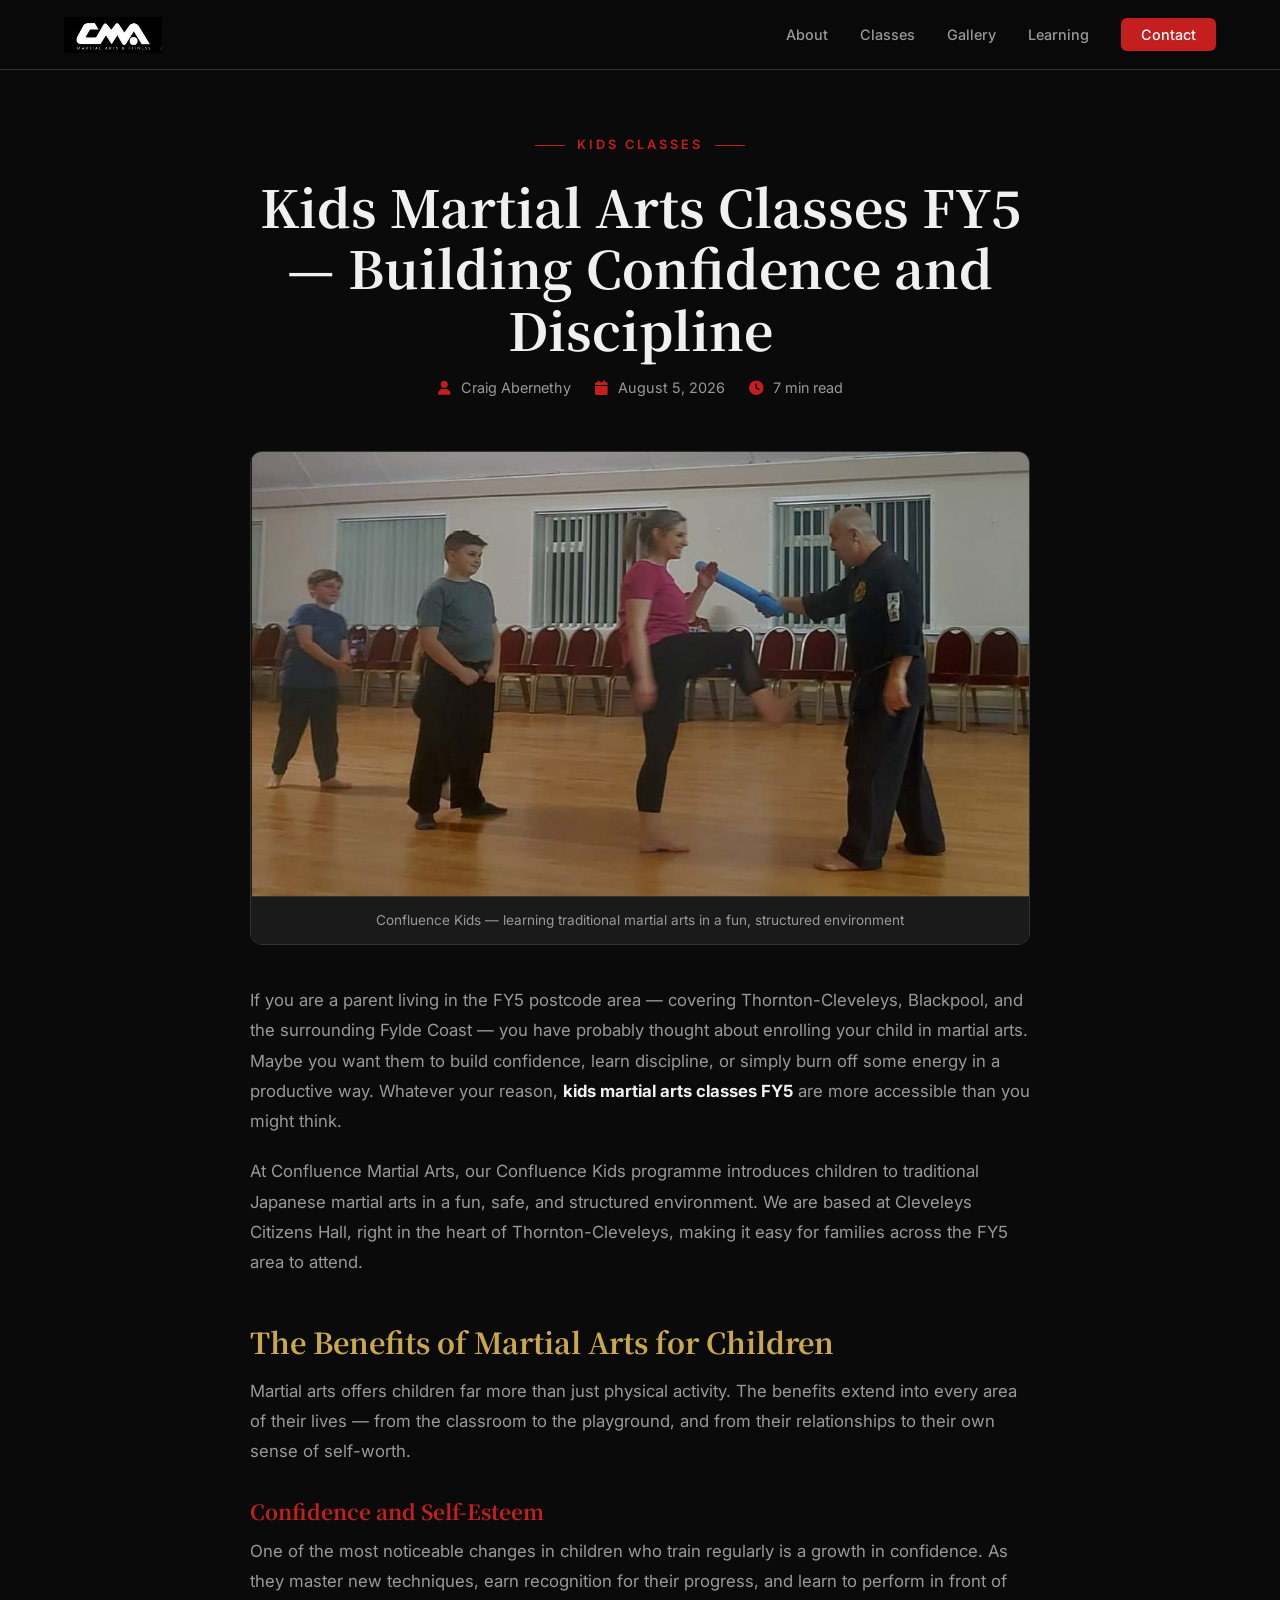
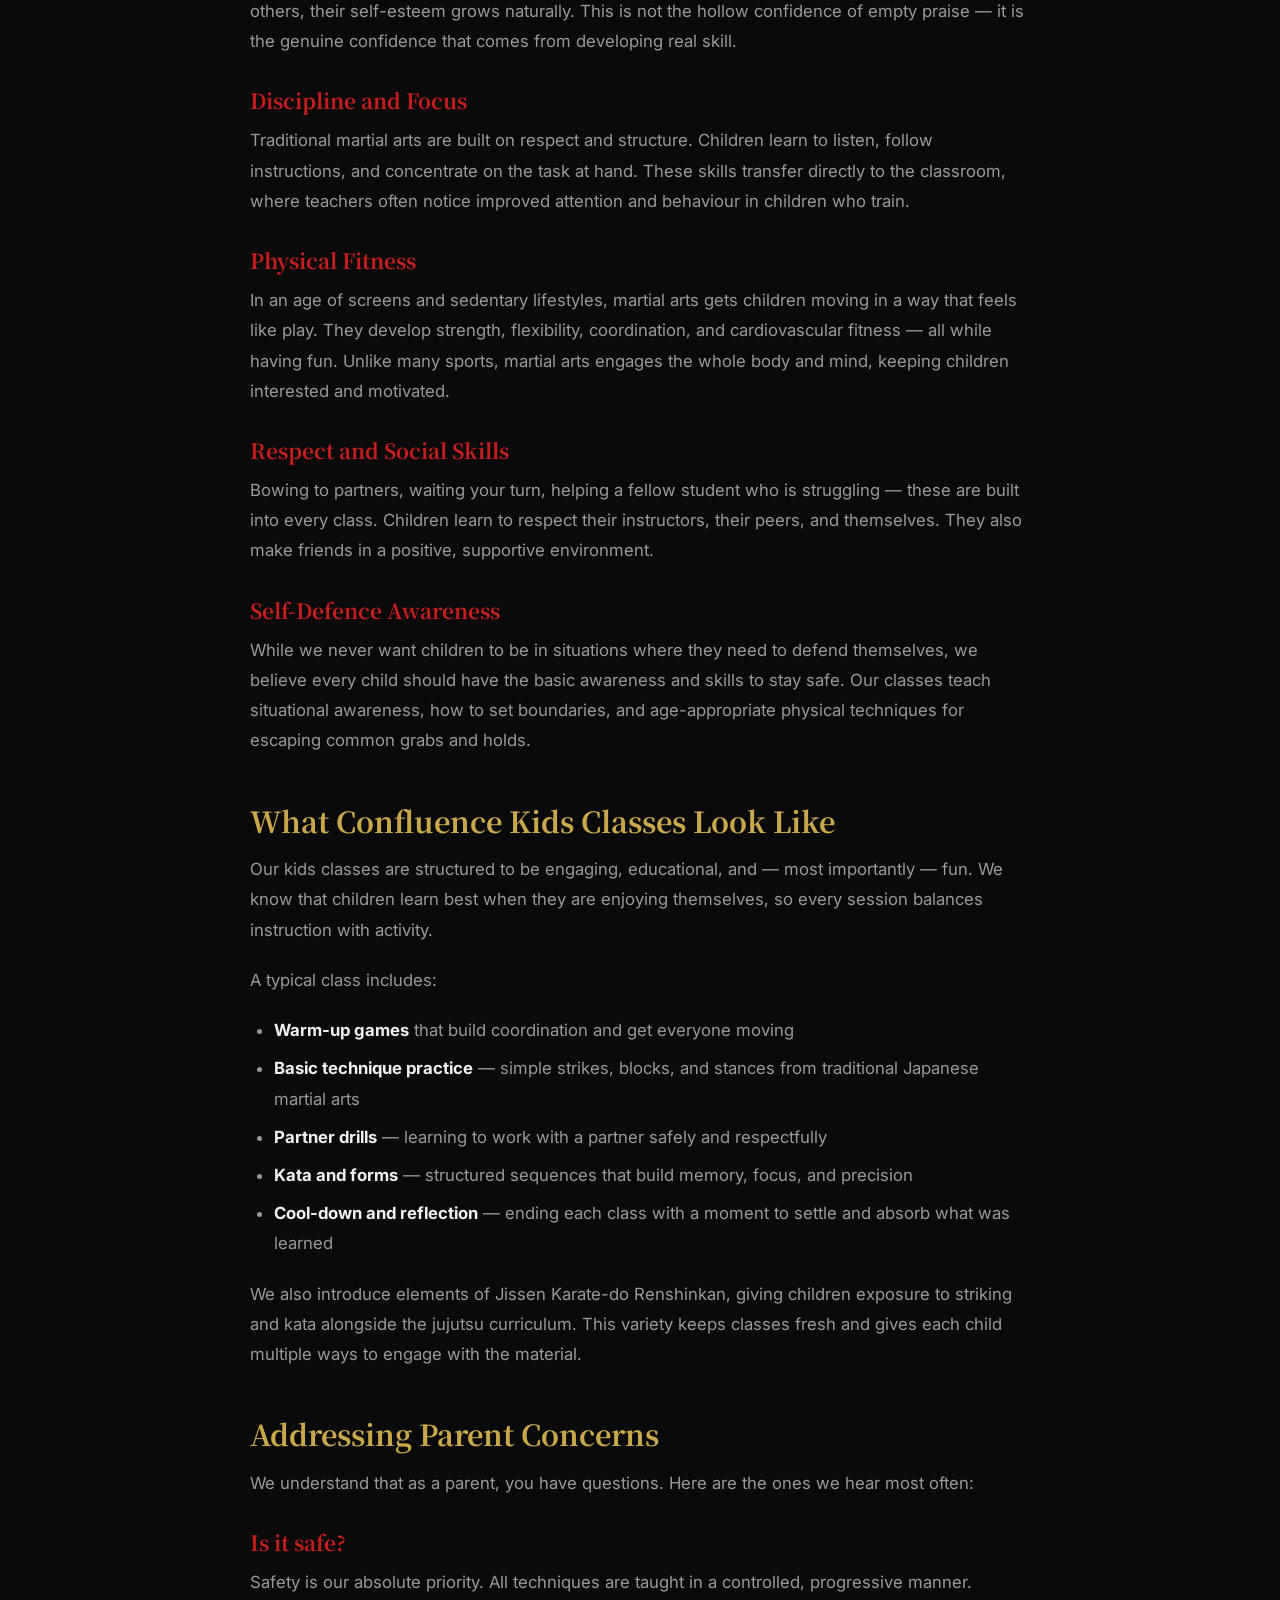
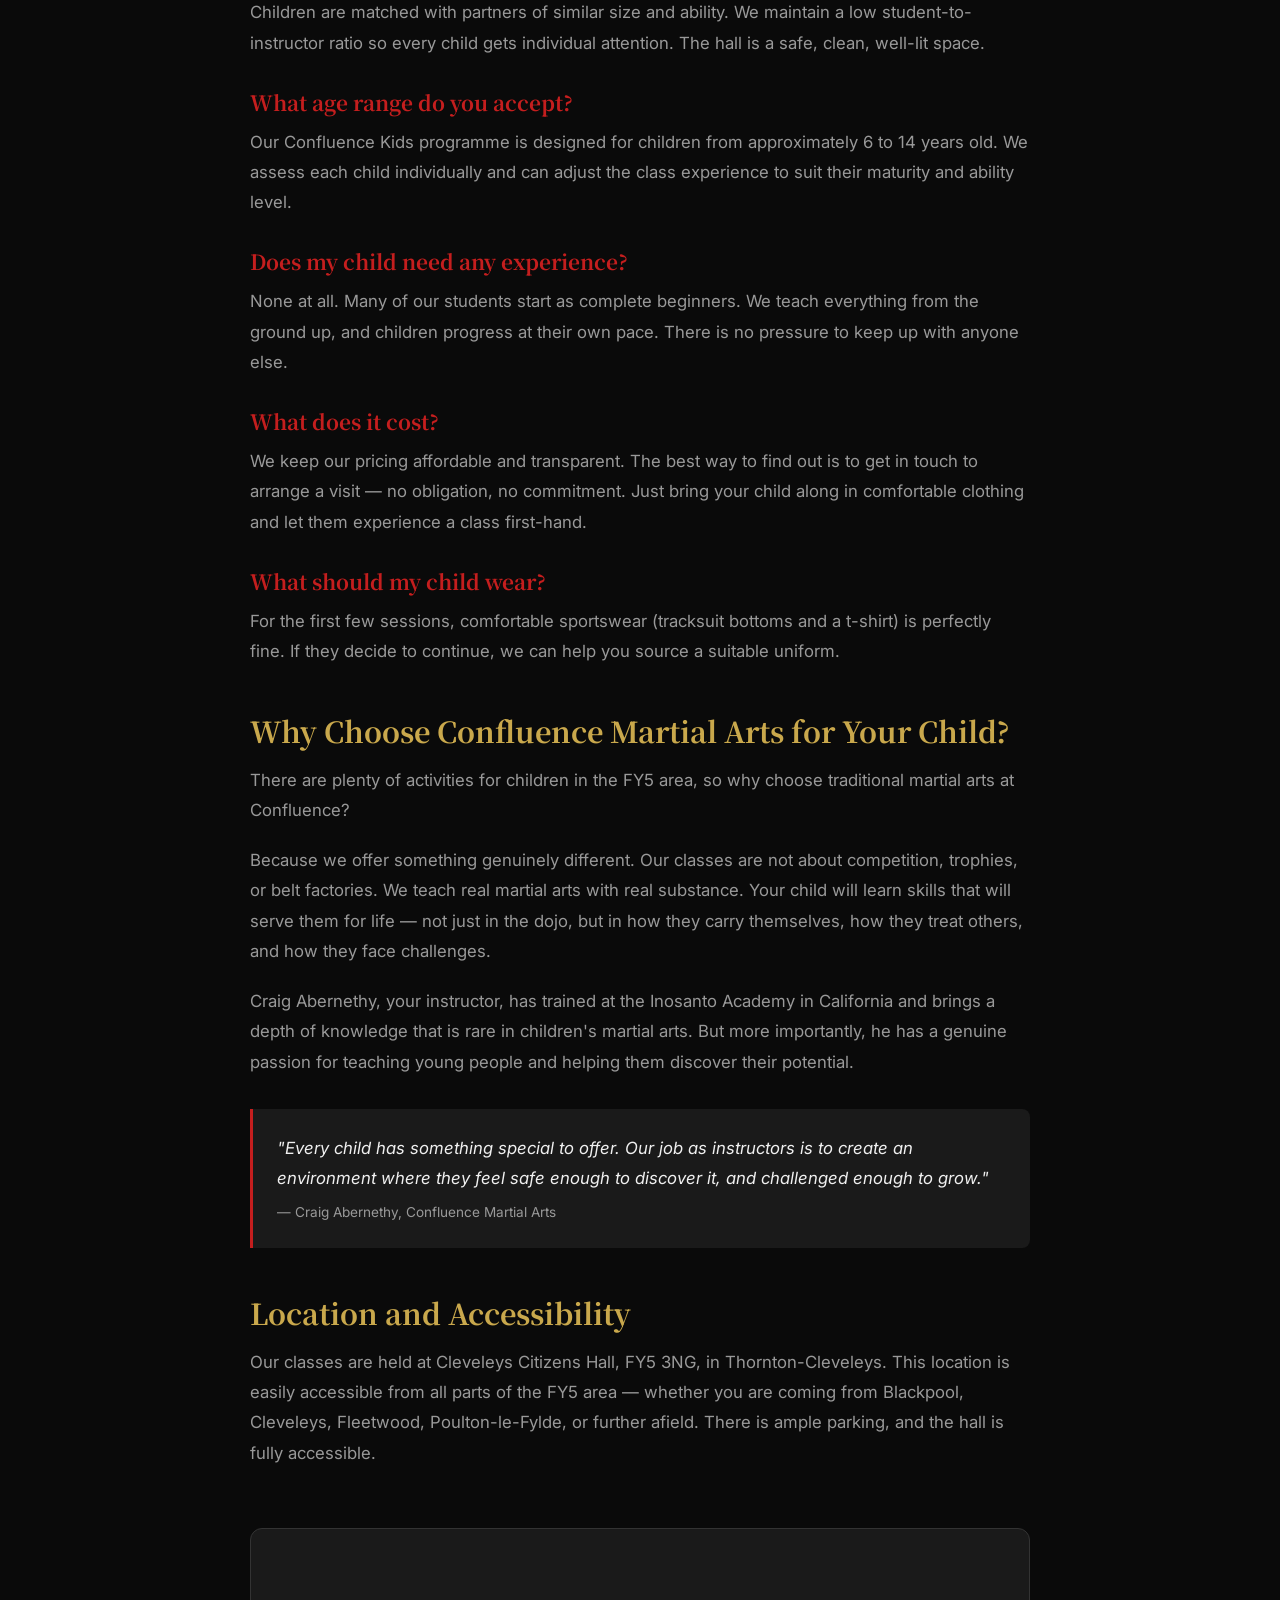
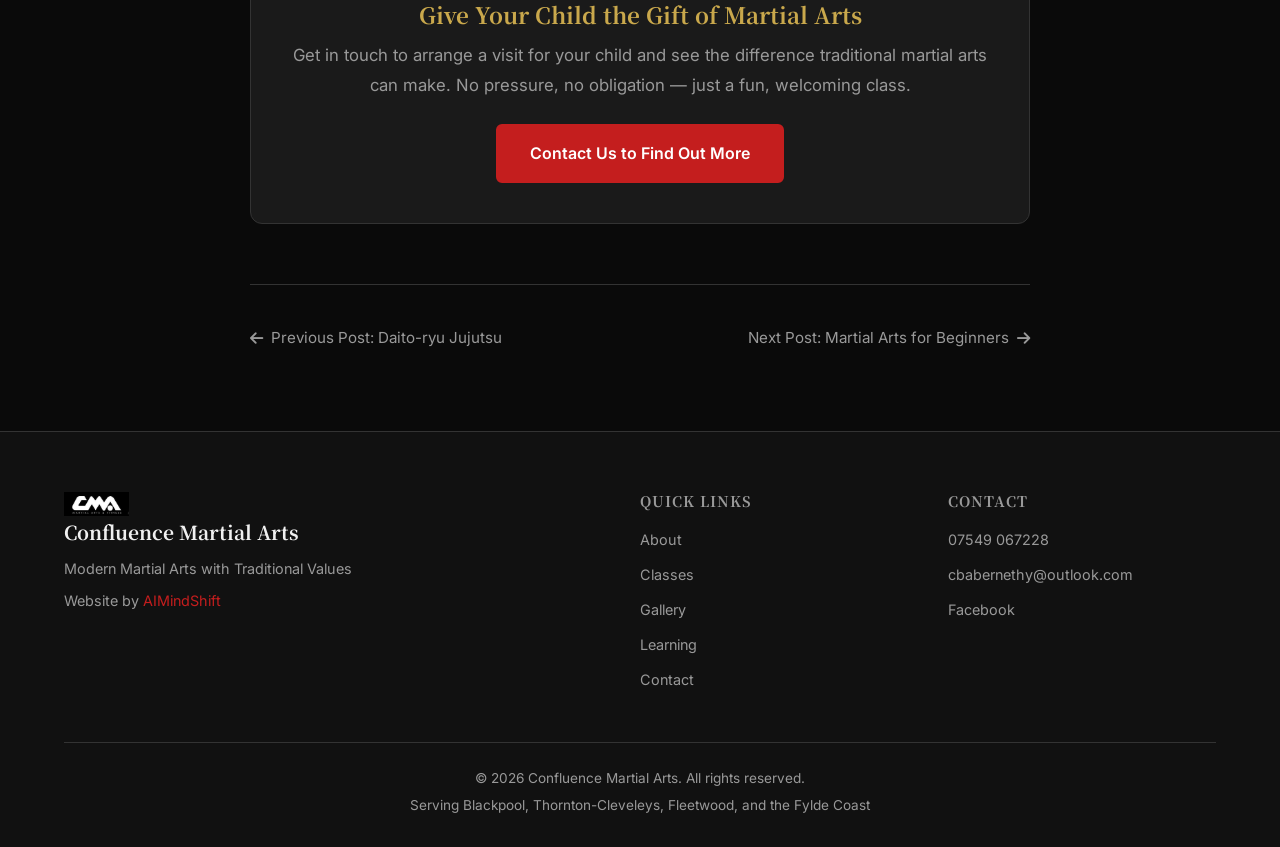
==== commit 1bf747d1: "Remove all references to free taster session across index.html and 5 blog posts" ====
--- a/blog/kids-martial-arts-classes-fy5.html
+++ b/blog/kids-martial-arts-classes-fy5.html
@@ -4,7 +4,7 @@
     <meta charset="UTF-8">
     <meta name="viewport" content="width=device-width, initial-scale=1.0">
     <title>Kids Martial Arts Classes FY5 | Confluence Martial Arts in Thornton-Cleveleys</title>
-    <meta name="description" content="Kids martial arts classes in FY5 — Blackpool and Thornton-Cleveleys. Build confidence, discipline, and fitness in a fun, safe environment. Free taster session available at Cleveleys Citizens Hall.">
+    <meta name="description" content="Kids martial arts classes in FY5 — Blackpool and Thornton-Cleveleys. Build confidence, discipline, and fitness in a fun, safe environment. Get in touch to arrange a visit at Cleveleys Citizens Hall.">
     <meta name="keywords" content="kids martial arts FY5, martial arts for children Blackpool, kids martial arts classes Cleveleys, children's jujutsu Blackpool, family martial arts Fylde Coast">
     <meta name="geo.region" content="GB-LAN">
     <meta name="geo.placename" content="Thornton-Cleveleys">
@@ -13,7 +13,7 @@
 
     <!-- Open Graph -->
     <meta property="og:title" content="Kids Martial Arts Classes FY5 | Confluence Martial Arts">
-    <meta property="og:description" content="Kids martial arts classes in FY5 — Blackpool and Thornton-Cleveleys. Build confidence, discipline, and fitness in a fun, safe environment. Free taster session available.">
+    <meta property="og:description" content="Kids martial arts classes in FY5 — Blackpool and Thornton-Cleveleys. Build confidence, discipline, and fitness in a fun, safe environment. Get in touch to arrange a visit.">
     <meta property="og:type" content="article">
     <meta property="og:url" content="https://confluence-martial-arts.netlify.app/blog/kids-martial-arts-classes-fy5.html">
     <meta property="og:image" content="https://confluence-martial-arts.netlify.app/images/gallery-10.jpg">
@@ -22,7 +22,7 @@
     <!-- Twitter Card -->
     <meta name="twitter:card" content="summary_large_image">
     <meta name="twitter:title" content="Kids Martial Arts Classes FY5 | Confluence Martial Arts">
-    <meta name="twitter:description" content="Kids martial arts classes in FY5 — Blackpool and Thornton-Cleveleys. Build confidence, discipline, and fitness in a fun, safe environment. Free taster session available.">
+    <meta name="twitter:description" content="Kids martial arts classes in FY5 — Blackpool and Thornton-Cleveleys. Build confidence, discipline, and fitness in a fun, safe environment. Get in touch to arrange a visit.">
 
     <!-- Article Schema -->
     <script type="application/ld+json">
@@ -30,7 +30,7 @@
         "@context": "https://schema.org",
         "@type": "Article",
         "headline": "Kids Martial Arts Classes FY5 — Building Confidence and Discipline in Blackpool & Thornton-Cleveleys",
-        "description": "Kids martial arts classes in FY5 — Blackpool and Thornton-Cleveleys. Build confidence, discipline, and fitness in a fun, safe environment. Free taster session available at Cleveleys Citizens Hall.",
+        "description": "Kids martial arts classes in FY5 — Blackpool and Thornton-Cleveleys. Build confidence, discipline, and fitness in a fun, safe environment. Get in touch to arrange a visit at Cleveleys Citizens Hall.",
         "author": {
             "@type": "Person",
             "name": "Craig Abernethy"
@@ -356,7 +356,7 @@
                 <p>None at all. Many of our students start as complete beginners. We teach everything from the ground up, and children progress at their own pace. There is no pressure to keep up with anyone else.</p>
 
                 <h3>What does it cost?</h3>
-                <p>We keep our pricing affordable and transparent. The best way to find out is to come for a free taster session — no obligation, no commitment. Just bring your child along in comfortable clothing and let them experience a class first-hand.</p>
+                <p>We keep our pricing affordable and transparent. The best way to find out is to get in touch to arrange a visit — no obligation, no commitment. Just bring your child along in comfortable clothing and let them experience a class first-hand.</p>
 
                 <h3>What should my child wear?</h3>
                 <p>For the first few sessions, comfortable sportswear (tracksuit bottoms and a t-shirt) is perfectly fine. If they decide to continue, we can help you source a suitable uniform.</p>
@@ -381,8 +381,8 @@
                 <!-- CTA -->
                 <div class="blog-cta">
                     <h3>Give Your Child the Gift of Martial Arts</h3>
-                    <p>Book a free taster session for your child and see the difference traditional martial arts can make. No pressure, no obligation — just a fun, welcoming class.</p>
-                    <a href="../index.html#contact" class="btn btn-primary">Book a Free Taster Session</a>
+                    <p>Get in touch to arrange a visit for your child and see the difference traditional martial arts can make. No pressure, no obligation — just a fun, welcoming class.</p>
+                    <a href="../index.html#contact" class="btn btn-primary">Contact Us to Find Out More</a>
                 </div>
 
                 <!-- Blog Navigation -->
--- a/style.css
+++ b/style.css
@@ -883,6 +883,90 @@
     font-size: 0.9rem;
     margin-bottom: 16px;
     line-height: 1.6;
+}
+
+/* ============================================
+   BLOG
+   ============================================ */
+.blog-grid {
+    display: grid;
+    grid-template-columns: repeat(auto-fit, minmax(300px, 1fr));
+    gap: 30px;
+}
+
+.blog-card {
+    display: block;
+    background: var(--color-bg-card);
+    border: 1px solid var(--color-border);
+    border-radius: 12px;
+    padding: 32px 28px;
+    transition: all var(--transition);
+    text-decoration: none;
+    color: inherit;
+}
+
+.blog-card:hover {
+    border-color: var(--color-accent);
+    transform: translateY(-4px);
+    box-shadow: 0 20px 40px rgba(0, 0, 0, 0.3);
+}
+
+.blog-card-icon {
+    width: 50px;
+    height: 50px;
+    background: var(--color-accent-light);
+    border-radius: 12px;
+    display: flex;
+    align-items: center;
+    justify-content: center;
+    margin-bottom: 18px;
+}
+
+.blog-card-icon i {
+    font-size: 1.3rem;
+    color: var(--color-accent);
+}
+
+.blog-card h3 {
+    font-size: 1.1rem;
+    margin-bottom: 10px;
+    color: var(--color-text);
+    transition: color var(--transition);
+}
+
+.blog-card:hover h3 {
+    color: var(--color-gold);
+}
+
+.blog-card p {
+    color: var(--color-text-muted);
+    font-size: 0.9rem;
+    line-height: 1.6;
+    margin-bottom: 16px;
+}
+
+.blog-card-link {
+    display: inline-flex;
+    align-items: center;
+    gap: 6px;
+    font-size: 0.85rem;
+    font-weight: 600;
+    color: var(--color-accent);
+    transition: gap var(--transition);
+}
+
+.blog-card:hover .blog-card-link {
+    gap: 10px;
+}
+
+.blog-card-link i {
+    font-size: 0.75rem;
+}
+
+@media (max-width: 768px) {
+    .blog-grid {
+        grid-template-columns: 1fr;
+    }
 }
 
 /* ============================================
